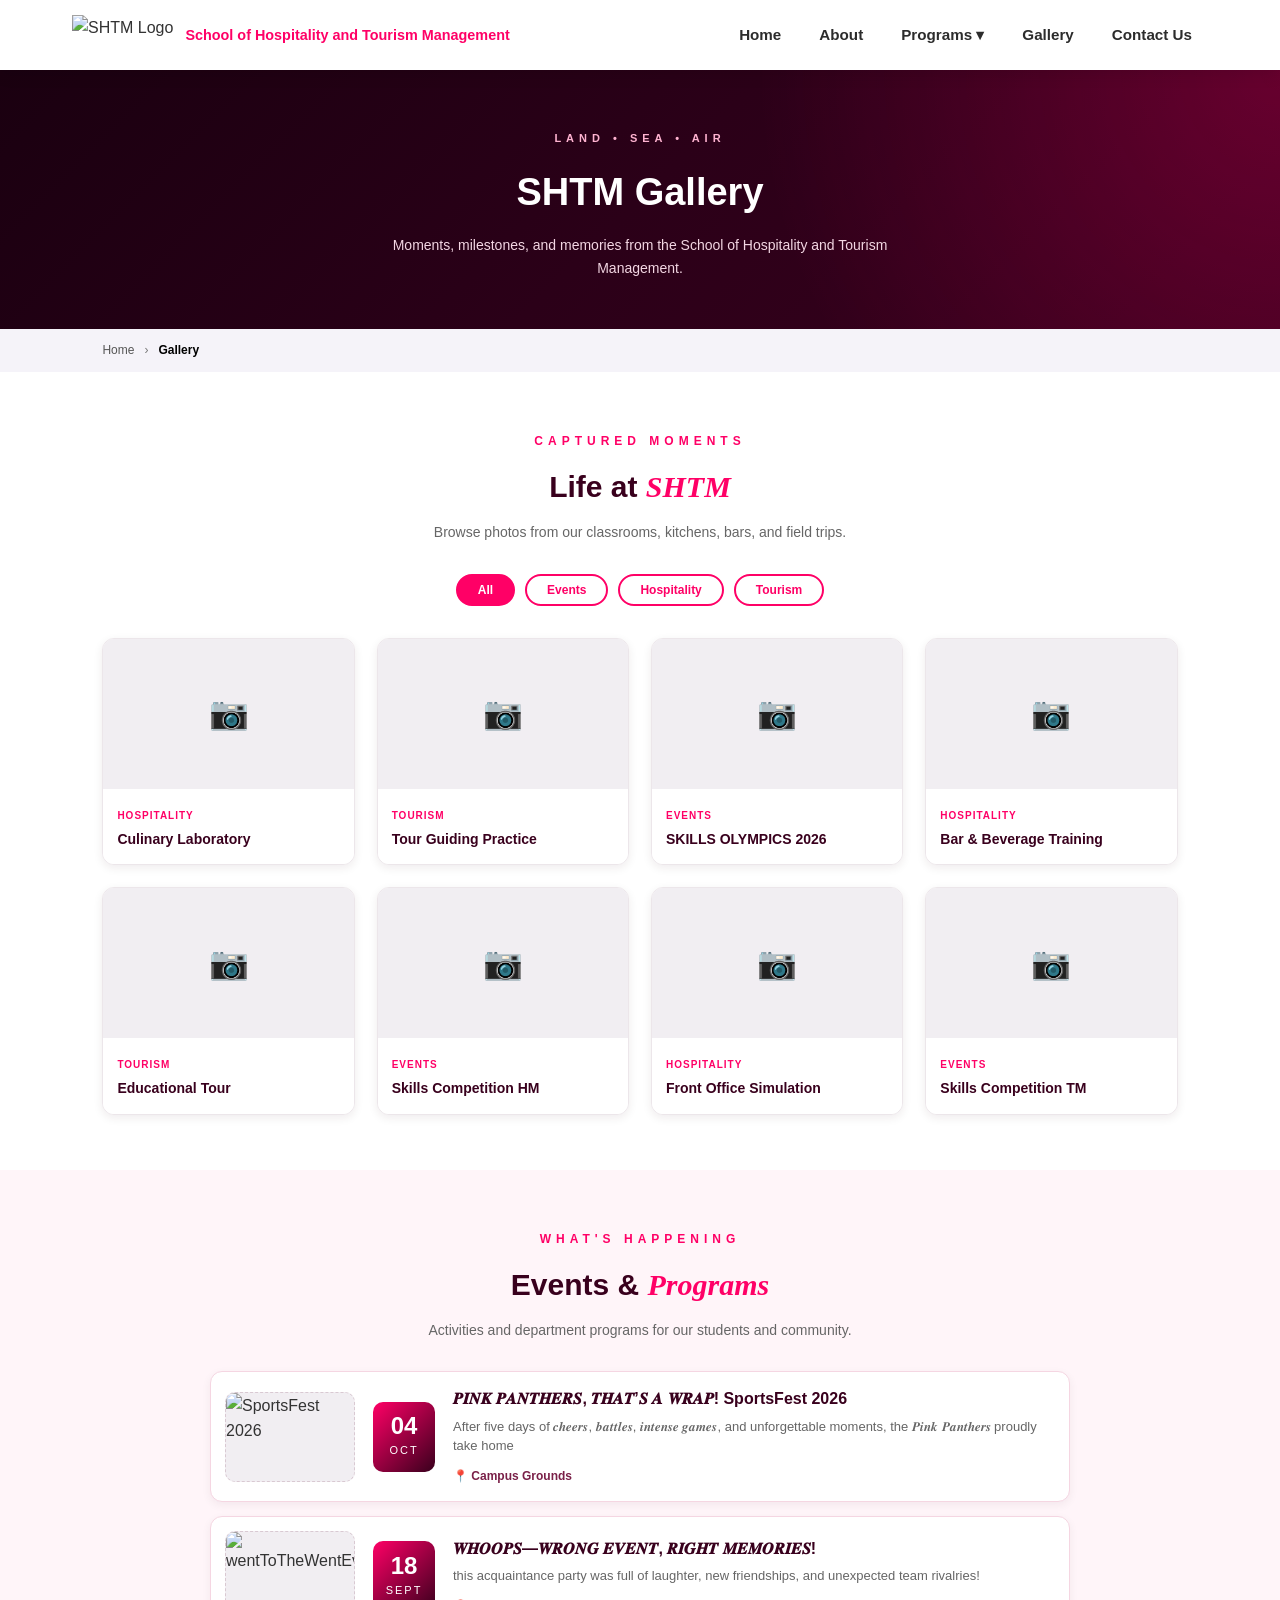
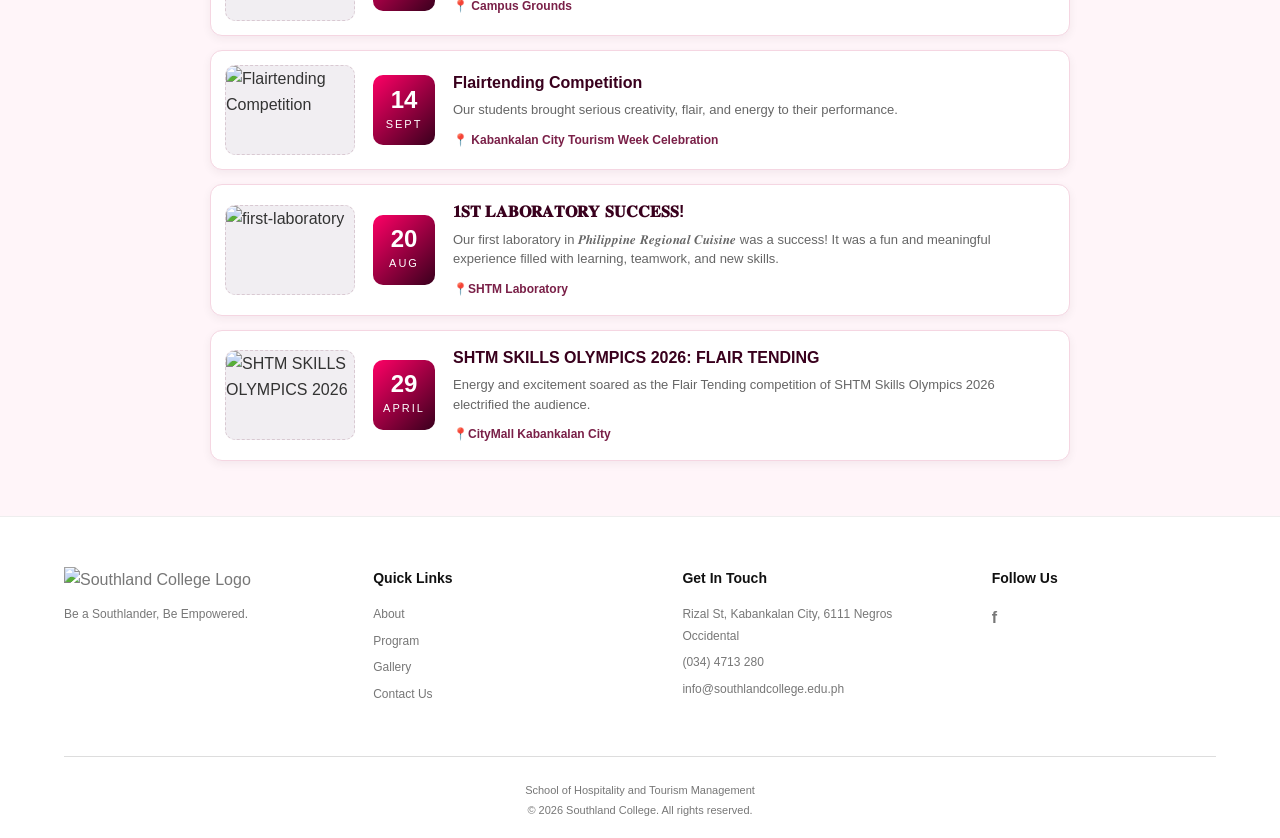
==== gallery.html @ 8add0d05 "Add files via upload" ====
<!DOCTYPE html>
<html lang="en">
<head>
    <meta charset="UTF-8">
    <meta name="viewport" content="width=device-width, initial-scale=1.0">
    <title>Gallery</title>
    <link rel="stylesheet" href="css/style.css">
</head>
<body class="gallery">

    <!--Navigation header-->
    <header>
        <div class="nav-container">
            <div class="logo-brand">

                <!-- Bottom Row: SHTM Logo + Subtitle Text -->
                <div class="logo-row">
                    <img src="images/SHTMlogo.png" alt="SHTM Logo" class="brand-logo">
                    <span class="shtm-subtitle">School of Hospitality and Tourism Management</span>
                </div>
            </div>

            <!-- Menu Button -->
            <button class="menu-btn" onclick="showMenu()">☰</button>

            <!-- Navigation Links -->
            <div class="nav" id="navLinks">

                <button class="close-btn" onclick="hideMenu()">✕</button>

                <a href="index.html">Home</a>
                <a href="about.html">About</a>

                <div class="dropdown">
                    <button class="dropbtn">Programs ▾</button>
                    <div class="dropdown-content">
                        <a href="program.html">ALL PROGRAM</a>
                        <a href="hm.html">BSHM | Hospitality Management</a>
                        <a href="tm.html">BSTM | Tourism Management</a>
                    </div>
                </div>

                <a href="gallery.html">Gallery</a>
                <a href="contact.html">Contact Us</a>
            </div>
        </div>
    </header>

    <!-- GALLERY HERO -->
    <section class="gallery-hero">
        <div class="gallery-hero-content">
            <span class="hero-tag">Land • Sea • Air</span>
            <h1>SHTM Gallery</h1>
            <p>Moments, milestones, and memories from the School of Hospitality and Tourism Management.</p>
        </div>
    </section>

    <!-- BREADCRUMB -->
    <div class="breadcrumb">
        <a href="home.html">Home</a>
        <span>›</span>
        <strong>Gallery</strong>
    </div>

    <!-- PHOTO GALLERY -->
    <section class="photo-section">

        <div class="section-title">
            <span class="eyebrow">CAPTURED MOMENTS</span>
            <h2>Life at <span>SHTM</span></h2>
            <p>Browse photos from our classrooms, kitchens, bars, and field trips.</p>
        </div>

        <!-- Filter buttons -->
        <div class="filter-bar">
            <button class="filter-btn active" data-filter="all">All</button>
            <button class="filter-btn" data-filter="events">Events</button>
            <button class="filter-btn" data-filter="hospitality">Hospitality</button>
            <button class="filter-btn" data-filter="tourism">Tourism</button>
        </div>

        <!-- Photo grid -->
        <div class="photo-grid">

            <figure class="photo-item" data-category="hospitality">
                <img src="images/culinary.jpg" alt="Hospitality Management activity">
                <figcaption>
                    <span class="photo-tag">Hospitality</span>
                    <h3>Culinary Laboratory</h3>
                </figcaption>
            </figure>

            <figure class="photo-item" data-category="tourism">
                <img src="images/tour.jpg" alt="Tourism Management activity">
                <figcaption>
                    <span class="photo-tag">Tourism</span>
                    <h3>Tour Guiding Practice</h3>
                </figcaption>
            </figure>

            <figure class="photo-item" data-category="events">
                <img src="images/skillOlympics.jpg" alt="Department event">
                <figcaption>
                    <span class="photo-tag">Events</span>
                    <h3>SKILLS OLYMPICS 2026</h3>
                </figcaption>
            </figure>

            <figure class="photo-item" data-category="hospitality">
                <img src="images/bar.jpeg" alt="Bar and beverage training">
                <figcaption>
                    <span class="photo-tag">Hospitality</span>
                    <h3>Bar &amp; Beverage Training</h3>
                </figcaption>
            </figure>

            <figure class="photo-item" data-category="tourism">
                <img src="images/educational.jpg" alt="Educational tour">
                <figcaption>
                    <span class="photo-tag">Tourism</span>
                    <h3>Educational Tour</h3>
                </figcaption>
            </figure>

            <figure class="photo-item" data-category="events">
                <img src="images/skillhm.jpg" alt="Student competition">
                <figcaption>
                    <span class="photo-tag">Events</span>
                    <h3>Skills Competition HM</h3>
                </figcaption>
            </figure>

            <figure class="photo-item" data-category="hospitality">
                <img src="images/frontOffice.jpg" alt="Front office simulation">
                <figcaption>
                    <span class="photo-tag">Hospitality</span>
                    <h3>Front Office Simulation</h3>
                </figcaption>
            </figure>

            <figure class="photo-item" data-category="events">
                <img src="images/skilltm.jpg" alt="Skills Competition TM">
                <figcaption>
                    <span class="photo-tag">Events</span>
                    <h3>Skills Competition TM</h3>
                </figcaption>
            </figure>

        </div>
    </section>

    <!-- EVENTS & PROGRAMS -->
    <section class="events-section">

        <div class="section-title light">
            <span class="eyebrow">WHAT'S HAPPENING</span>
            <h2>Events &amp; <span>Programs</span></h2>
            <p>Activities and department programs for our students and community.</p>
        </div>

        <div class="events-container">

            <article class="event-card">
                <div class="event-thumb" aria-hidden="true"><img src="images/pinkpanthers.jpeg" alt="SportsFest 2026"></div>
                <div class="event-date">
                    <strong>04</strong>
                    <span>OCT</span>
                </div>
                <div class="event-info">
                    <h3>𝑷𝑰𝑵𝑲 𝑷𝑨𝑵𝑻𝑯𝑬𝑹𝑺, 𝑻𝑯𝑨𝑻’𝑺 𝑨 𝑾𝑹𝑨𝑷! SportsFest 2026</h3>
                    <p>After five days of 𝒄𝒉𝒆𝒆𝒓𝒔, 𝒃𝒂𝒕𝒕𝒍𝒆𝒔, 𝒊𝒏𝒕𝒆𝒏𝒔𝒆 𝒈𝒂𝒎𝒆𝒔, and unforgettable moments, the 𝑷𝒊𝒏𝒌 𝑷𝒂𝒏𝒕𝒉𝒆𝒓𝒔 proudly take home</p>
                    <small>📍 Campus Grounds</small>
                </div>
            </article>

            <article class="event-card">
                <div class="event-thumb" aria-hidden="true"><img src="images/wentToTheWentEvent.jpeg" alt="wentToTheWentEvent"></div>
                <div class="event-date">
                    <strong>18</strong>
                    <span>SEPT</span>
                </div>
                <div class="event-info">
                    <h3>𝑾𝑯𝑶𝑶𝑷𝑺—𝑾𝑹𝑶𝑵𝑮 𝑬𝑽𝑬𝑵𝑻, 𝑹𝑰𝑮𝑯𝑻 𝑴𝑬𝑴𝑶𝑹𝑰𝑬𝑺!</h3>
                    <p>this acquaintance party was full of laughter, new friendships, and unexpected team rivalries!</p>
                    <small>📍 Campus Grounds</small>
                </div>
            </article>

            <article class="event-card">
                <div class="event-thumb" aria-hidden="true"><img src="images/Flairtending Competition.jpeg" alt="Flairtending Competition"></div>
                <div class="event-date">
                    <strong>14</strong>
                    <span>SEPT</span>
                </div>
                <div class="event-info">
                    <h3>Flairtending Competition </h3>
                    <p>Our students brought serious creativity, flair, and energy to their performance.</p>
                    <small>📍 Kabankalan City Tourism Week Celebration</small>
                </div>
            </article>

            <article class="event-card">
                <div class="event-thumb" aria-hidden="true"><img src="images/first-laboratory.jpeg" alt="first-laboratory"></div>
                <div class="event-date">
                    <strong>20</strong>
                    <span>AUG</span>
                </div>
                <div class="event-info">
                    <h3>𝟏𝐒𝐓 𝐋𝐀𝐁𝐎𝐑𝐀𝐓𝐎𝐑𝐘 𝐒𝐔𝐂𝐂𝐄𝐒𝐒!</h3>
                    <p>Our first laboratory in 𝑷𝒉𝒊𝒍𝒊𝒑𝒑𝒊𝒏𝒆 𝑹𝒆𝒈𝒊𝒐𝒏𝒂𝒍 𝑪𝒖𝒊𝒔𝒊𝒏𝒆 was a success! It was a fun and meaningful experience filled with learning, teamwork, and new skills.</p>
                    <small>📍SHTM Laboratory</small>
                </div>
            </article>

            <article class="event-card">
                <div class="event-thumb" aria-hidden="true"><img src="images/SHTM SKILLS OLYMPICS 2026.jpg" alt="SHTM SKILLS OLYMPICS 2026"></div>
                <div class="event-date">
                    <strong>29</strong>
                    <span>APRIL</span>
                </div>
                <div class="event-info">
                    <h3>SHTM SKILLS OLYMPICS 2026: FLAIR TENDING</h3>
                    <p>Energy and excitement soared as the Flair Tending competition of SHTM Skills Olympics 2026 electrified the audience.</p>
                    <small>📍CityMall Kabankalan City</small>
                </div>
            </article>

        </div>
    </section>

    
    <!-- LIGHTBOX -->
    <div class="lightbox" id="lightbox">
        <button class="lightbox-close" id="lightboxClose" aria-label="Close">✕</button>
        <img src="" alt="" id="lightboxImg">
        <p id="lightboxCaption"></p>
    </div>

    <!-- FOOTER -->
    <footer class="footer">
        <div class="footer-container">

            <!-- SCHOOL LOGO -->
            <div class="footer-col footer-brand">
                <img src="images/sc logo.png" alt="Southland College Logo">
                <p>Be a Southlander, Be Empowered.</p>
            </div>

            <!-- QUICK LINKS -->
            <div class="footer-col">
                <h5>Quick Links</h5>
                <a href="about.html">About</a>
                <a href="program.html">Program</a>
                <a href="gallery.html">Gallery</a>
                <a href="contact.html">Contact Us</a>
            </div>

            <!-- CONTACT INFORMATION -->
            <div class="footer-col">
                <h5>Get In Touch</h5>
                <p>Rizal St, Kabankalan City, 6111 Negros Occidental</p>
                <p>(034) 4713 280</p>
                <p>info@southlandcollege.edu.ph</p>
            </div>

            <!-- SOCIAL MEDIA -->
            <div class="footer-col">
                <h5>Follow Us</h5>
                <div class="social-links">
                    <a href="https://www.facebook.com/SCHospitalityAndTourismManagement">f</a>
                </div>
            </div>

        </div>

        <!-- FOOTER BOTTOM -->
        <div class="footer-bottom">
            <p>School of Hospitality and Tourism Management</p>
            <p>© 2026 Southland College. All rights reserved.</p>
        </div>
    </footer>

    <script>
        /* Mobile menu */
        function showMenu() { document.getElementById("navLinks").style.right = "0"; }
        function hideMenu() { document.getElementById("navLinks").style.right = "-200px"; }

        /* Missing images: show a pink placeholder instead of a broken icon */
        document.querySelectorAll(".photo-item img, .blog-thumb img").forEach(function (img) {
            img.addEventListener("error", function () {
                img.style.display = "none";
                img.parentElement.classList.add("no-image");
            });
        });

        /* Filter */
        var buttons = document.querySelectorAll(".filter-btn");
        var items = document.querySelectorAll(".photo-item");

        buttons.forEach(function (btn) {
            btn.addEventListener("click", function () {
                buttons.forEach(function (b) { b.classList.remove("active"); });
                btn.classList.add("active");
                var filter = btn.dataset.filter;
                items.forEach(function (item) {
                    var show = filter === "all" || item.dataset.category === filter;
                    item.classList.toggle("hide", !show);
                });
            });
        });

        /* Lightbox */
        var lightbox = document.getElementById("lightbox");
        var lightboxImg = document.getElementById("lightboxImg");
        var lightboxCaption = document.getElementById("lightboxCaption");

        items.forEach(function (item) {
            item.addEventListener("click", function () {
                var img = item.querySelector("img");
                if (img.style.display === "none") return;
                lightboxImg.src = img.src;
                lightboxImg.alt = img.alt;
                lightboxCaption.textContent = item.querySelector("h3").textContent;
                lightbox.classList.add("open");
            });
        });

        function closeLightbox() { lightbox.classList.remove("open"); }
        document.getElementById("lightboxClose").addEventListener("click", closeLightbox);
        lightbox.addEventListener("click", function (e) { if (e.target === lightbox) closeLightbox(); });
        document.addEventListener("keydown", function (e) { if (e.key === "Escape") closeLightbox(); });
    </script>

</body>
</html>
---- css/style.css ----
/* ==========================================================
   style.css  —  merged from:
   home.css, about.css, program.css, hm.css, tm.css,
   gallery.css, contact.css

   Structure
     1. Variables & base
     2. Header & navigation (shared)
     3. Shared components (breadcrumb, footer)
     4. HOME (global components: hero, explore, cards, admission)
     5. ABOUT        (body.about)
     6. PROGRAM      (body.program)
     7. HOSPITALITY  (body.hm)
     8. TOURISM      (body.tm)
     9. GALLERY      (body.gallery)
    10. CONTACT      (body.contact)
    11. Shared responsive rules
   ========================================================== */

/* ==========================================
   1. VARIABLES & BASE
========================================== */
:root {
  --primary-color: #FF0066;
  --primary-dark: #D60054;
  --primary-light: #FF3385;
  --accent-dark: #2C2C2C;
  --accent-black: #1A1A1A;
  --maroon: #39001d;
  --bg-light: #F9F9F9;
  --text-main: #333333;
  --text-muted: #666666;
  --white: #FFFFFF;
  --shadow: 0 4px 15px rgba(0, 0, 0, 0.1);
  --transition: all 0.3s ease;

  /* HM */
  --hm-gold: #FF0066;
  --hm-dark-gold: #D60054;
  --hm-border: #FF3385;
  --hm-gradient: linear-gradient(90deg, #141414 0%, #2a1220 55%, #4a1430 100%);

  /* TM */
  --tm-dark: #4a1430;
  --tm-mid: #D60054;
  --tm-light: #2a1220;
  --tm-border: #4a1430;
  --tm-gradient: linear-gradient(90deg, #141414 0%, #2a1220 55%, #4a1430 100%);
}

* {
  margin: 0;
  padding: 0;
  box-sizing: border-box;
  font-family: 'Segoe UI', Tahoma, Geneva, Verdana, sans-serif;
}

body {
  background-color: #fafbfc;
  color: var(--text-main);
  line-height: 1.6;
}

a { text-decoration: none; color: inherit; }
ul { list-style: none; }

/* ==========================================
   2. HEADER & NAVIGATION
========================================== */
header {
  background-color: var(--white);
  box-shadow: var(--shadow);
  position: sticky;
  top: 0;
  z-index: 1000;
}

.nav-container {
  max-width: 1200px;
  margin: 0 auto;
  display: flex;
  justify-content: space-between;
  align-items: center;
  padding: 0.8rem 2rem;
}

.logo-brand { display: flex; flex-direction: column; gap: 6px; }
.logo-row { display: flex; align-items: center; gap: 12px; }
.brand-logo { height: 40px; width: auto; object-fit: contain; }

.sc-title {
  font-size: 1.1rem;
  font-weight: 800;
  color: var(--accent-black);
  line-height: 1;
  text-transform: uppercase;
  letter-spacing: 0.5px;
}

.shtm-subtitle {
  font-size: 0.9rem;
  font-weight: 700;
  color: var(--primary-color);
  line-height: 1;
}

.nav {
  display: flex;
  align-items: center;
  gap: 6px;
}

.nav > a,
.dropbtn {
  position: relative;
  display: inline-block;
  padding: 10px 16px;
  color: var(--accent-dark);
  font-size: 0.95rem;
  font-weight: 600;
  background: none;
  border: none;
  border-radius: 8px;
  cursor: pointer;
  transition: var(--transition);
}

.nav > a::after,
.dropbtn::after {
  content: "";
  position: absolute;
  left: 50%;
  bottom: 4px;
  width: 0;
  height: 3px;
  background: var(--primary-color);
  border-radius: 3px;
  transition: var(--transition);
}

.nav > a:hover,
.dropdown:hover .dropbtn {
  color: var(--primary-color);
  transform: translateY(-2px);
}

.nav > a:hover::after,
.dropdown:hover .dropbtn::after {
  width: 70%;
  left: 15%;
}

/* highlight "Programs" on program pages */
body.program .dropbtn,
body.hm .dropbtn,
body.tm .dropbtn { color: var(--primary-color); }

body.hm .dropbtn::after,
body.tm .dropbtn::after { width: 70%; left: 15%; }

/* Dropdown */
.dropdown { position: relative; display: inline-block; }

.dropdown-content {
  position: absolute;
  top: 100%;
  left: 0;
  min-width: 270px;
  background: #fff;
  border-radius: 10px;
  overflow: hidden;
  box-shadow: var(--shadow);
  opacity: 0;
  visibility: hidden;
  transform: translateY(12px);
  transition: var(--transition);
  z-index: 200;
}

.dropdown:hover .dropdown-content,
.dropdown:focus-within .dropdown-content {
  opacity: 1;
  visibility: visible;
  transform: translateY(0);
}

.dropdown-content a {
  display: block;
  padding: 14px 18px;
  color: var(--accent-dark);
  font-weight: 600;
  font-size: 0.9rem;
  border-left: 4px solid transparent;
  transition: var(--transition);
}

.dropdown-content a:hover {
  background: #F9F9F9;
  border-left-color: var(--primary-color);
  padding-left: 26px;
}

.menu-btn,
.close-btn { display: none; }

/* ==========================================
   3. SHARED COMPONENTS
========================================== */

/* ----- Breadcrumb ----- */
.breadcrumb {
  background: #f5f3f9;
  padding: 12px 4.3%;
  display: flex;
  align-items: center;
  gap: 10px;
  font-size: 12px;
}
.breadcrumb a { color: #555; }
.breadcrumb a:hover { color: var(--maroon); }
.breadcrumb span { color: #777; }
.breadcrumb strong { color: #000; font-weight: 700; }

body.gallery .breadcrumb,
body.contact .breadcrumb { padding: 12px 8%; }

/* ----- Footer ----- */
.footer {
  background: #fff;
  padding: 50px 5% 15px;
  color: #777;
  border-top: 1px solid #eee;
}

.footer-container {
  display: grid;
  grid-template-columns: 1.2fr 1.2fr 1.2fr 1fr;
  gap: 40px;
  padding-bottom: 45px;
}

.footer-col h5 { color: #111; font-size: 14px; font-weight: 700; margin-bottom: 15px; }

.footer-col p,
.footer-col a { font-size: 12px; line-height: 1.8; color: #777; margin: 0 0 5px; }

.footer-col a { display: block; transition: 0.3s; }
.footer-col a:hover { color: var(--maroon); }

.footer-brand img { width: 140px; height: auto; margin-bottom: 12px; }

.social-links { display: flex; gap: 15px; }
.social-links a { font-size: 16px; font-weight: bold; color: #777; }

.footer-bottom { border-top: 1px solid #ddd; text-align: center; padding-top: 22px; }
.footer-bottom p { font-size: 11px; color: #777; margin: 3px 0; }

/* contact page footer variant */
body.contact .footer-col h5 { color: var(--maroon); }
body.contact .footer-col p,
body.contact .footer-col a { color: #666; }
body.contact .footer-col a:hover { color: var(--primary-color); }
body.contact .footer-col .social-links a:hover { background: var(--maroon); color: #fff; }

/* ==========================================
   4. HOME  (shared components)
========================================== */

/* ----- Hero / intro (dark) ----- */
.intro {
  display: flex;
  align-items: center;
  justify-content: space-between;
  gap: 40px;
  padding: 50px 8%;
  min-height: 50vh;
  background: linear-gradient(90deg, #141414 0%, #2a1220 55%, #4a1430 100%);
  color: #fff;
}

.intro-content {
  flex: 1;
  display: flex;
  flex-direction: column;
  justify-content: center;
  text-align: left;
  max-width: 650px;
}

.hero-tag {
  display: block;
  font-size: 12px;
  font-weight: 600;
  color: #ff4f9a;
  margin-bottom: 8px;
  letter-spacing: 1px;
}

.hero-title {
  font-size: 40px;
  line-height: 1.15;
  font-weight: 700;
  margin-bottom: 16px;
}

.hero-sub {
  font-size: 14px;
  color: #e8e8e8;
  margin-bottom: 22px;
}

.hero-buttons { display: flex; gap: 12px; flex-wrap: wrap; }

.btn {
  font-size: 12px;
  font-weight: 600;
  padding: 10px 22px;
  border-radius: 999px;
  border: none;
  cursor: pointer;
  transition: transform .2s ease, box-shadow .2s ease;
}
.btn:hover { transform: translateY(-2px); box-shadow: 0 6px 16px rgba(0,0,0,.4); }
.btn-primary { color: #fff; background: linear-gradient(135deg, #ff0066, #1a0010); }
.btn-secondary { color: #e6197a; background: #fff; }

.bg-video {
  order: 2;
  width: 420px;
  height: 280px;
  flex-shrink: 0;
  background: #2b2b2b;
  border-radius: 12px;
  overflow: hidden;
}

.bg-video video {
  width: 100%;
  height: 100%;
  object-fit: cover;
  display: block;
}

/* ----- Welcome / about section ----- */
.hero {
  display: grid;
  grid-template-columns: 1.1fr 1fr;
  align-items: center;
  gap: 50px;
  padding: 60px 8%;
  background: #fff;
}

.welcome {
  display: flex;
  align-items: center;
  gap: 15px;
  margin-bottom: 10px;
}

.welcome span { height: 1px; background-color: #7a2048; flex: 1; }

.welcome p {
  color: #7a2048;
  font-weight: bold;
  font-size: 12px;
  letter-spacing: 1px;
  text-transform: uppercase;
}

.hero-content h2 {
  font-size: 32px;
  line-height: 1.3;
  margin-bottom: 12px;
  color: #1a0010;
}

.description {
  color: #7a2048;
  font-size: 15px;
  line-height: 1.65;
  margin-bottom: 14px;
}

.second { font-size: 14px; }

.hero-video {
  width: 100%;
  height: 335px;
  padding: 4px;
  border: 3px solid #eeeaf5;
  border-radius: 17px;
  box-shadow: 0 15px 30px rgba(0, 0, 0, 0.15);
  overflow: hidden;
}

.hero-video video {
  width: 100%;
  height: 100%;
  object-fit: cover;
  border-radius: 12px;
  display: block;
}

/* ----- Learn more button ----- */
.learn-btn {
  display: inline-flex;
  align-items: center;
  gap: 15px;
  background: linear-gradient(135deg, #ff0066, #1a0010);
  color: #fff;
  padding: 12px 28px;
  border-radius: 9px;
  font-size: 13px;
  font-weight: bold;
  margin-top: 8px;
  transition: var(--transition);
}

.learn-btn:hover { background: #1a0010; transform: translateY(-3px); }

/* ----- Explore / programs (pink) ----- */
.explore-section {
  background-image:
    radial-gradient(circle at top right, rgba(255,255,255,0.15), transparent 35%),
    linear-gradient(135deg, #ff0066, #d90059, #a80050);
  padding: 50px 8%;
  color: #fff;
  overflow: hidden;
}

.section-heading { text-align: center; margin-bottom: 30px; }

.subtitle {
  display: inline-block;
  font-size: 12px;
  letter-spacing: 5px;
  margin-bottom: 18px;
  color: #ffe0ed;
}

.section-heading h1 { font-size: 32px; margin-bottom: 12px; }

.section-heading h1 span {
  font-family: Georgia, serif;
  font-style: italic;
  color: #ffd2e4;
}

.section-heading p { font-size: 14px; color: #fff0f6; }

/* ----- Program cards (home + program page) ----- */
.prog-cards { padding: 40px 8% 60px; }

.prog-cards-grid {
  max-width: 960px;
  margin: 0 auto;
  display: grid;
  grid-template-columns: repeat(2, minmax(0, 1fr));
  gap: 28px;
}

.prog-card {
  --accent: #ff0066;
  background: #ffffff;
  border-radius: 16px;
  overflow: hidden;
  border-top: 5px solid var(--accent);
  box-shadow: 0 8px 24px rgba(57, 0, 29, 0.10);
  transition: transform 0.3s ease, box-shadow 0.3s ease;
}

.prog-card:hover {
  transform: translateY(-6px);
  box-shadow: 0 16px 34px rgba(57, 0, 29, 0.18);
}

.prog-card-hm { --accent: #39001d; }
.prog-card-tm { --accent: #39001d; }

.prog-card-img {
  height: 210px;
  background-size: cover;
  background-position: center;
  background-color: #39001d;
}

.prog-card-hm .prog-card-img {
  background-image: url('../images/hm1.png'), linear-gradient(135deg, #000000, #5a4300 60%, #b8860b);
}

.prog-card-tm .prog-card-img {
  background-image: url('../images/tm1.png'), linear-gradient(135deg, #164e42, #2e9278 60%, #65a396);
}

.prog-card-body { padding: 20px 24px 26px; }

.prog-card-code {
  display: block;
  color: var(--accent);
  font-size: 11px;
  font-weight: 700;
  letter-spacing: 1.5px;
  margin-bottom: 4px;
}

.prog-card h2 {
  color: #1a0010;
  font-size: 20px;
  text-transform: uppercase;
  margin-bottom: 8px;
}

.prog-card p {
  color: #666;
  font-size: 13.5px;
  line-height: 1.6;
  margin-bottom: 18px;
}

.prog-btn {
  display: inline-flex;
  align-items: center;
  gap: 8px;
  padding: 10px 22px;
  border-radius: 999px;
  background: linear-gradient(135deg, #ff0066, #1a0010);
  color: #ffffff;
  font-size: 13px;
  font-weight: 700;
  transition: transform 0.2s ease, box-shadow 0.2s ease;
}

.prog-btn:hover {
  transform: translateY(-2px);
  box-shadow: 0 6px 16px rgba(57, 0, 29, 0.35);
}

/* ----- Admission ----- */
.admission-section { padding: 50px 8%; }

.admission-container {
  max-width: 1100px;
  margin: auto;
  padding: 25px;
  background: #f8f5f7;
  border: 1px solid #e8dce2;
  border-radius: 15px;
  box-shadow: 0 5px 12px rgba(0, 0, 0, 0.08);
}

.admission-header { margin-bottom: 22px; }
.header-title { display: flex; align-items: center; gap: 12px; }
.header-icon { font-size: 25px; color: var(--maroon); }
.admission-header h2 { font-size: 21px; color: var(--maroon); }
.admission-header p { font-size: 13px; color: #666; margin: 8px 0 0 34px; line-height: 1.6; }

.admission-content { display: grid; grid-template-columns: 1fr 1fr; gap: 22px; }

.application-card,
.contact-card {
  background: #fff;
  border: 1px solid #e5dce1;
  border-radius: 12px;
  padding: 22px;
}

.application-card h3,
.contact-card h3 { color: var(--maroon); font-size: 16px; margin-bottom: 18px; }

.application-step { display: flex; align-items: flex-start; gap: 13px; margin-bottom: 13px; }
.application-step:last-child { margin-bottom: 0; }

.step-number {
  min-width: 20px;
  height: 20px;
  background: var(--maroon);
  color: #fff;
  border-radius: 50%;
  display: flex;
  justify-content: center;
  align-items: center;
  font-size: 11px;
  font-weight: 700;
}

.application-step p { color: #555; font-size: 13px; line-height: 1.5; }

.contact-description { color: #666; font-size: 13px; line-height: 1.6; margin-bottom: 18px; }

.contact-info { margin-bottom: 13px; border-bottom: 1px solid #e5dce1; padding-bottom: 9px; }

.contact-info span {
  display: block;
  color: var(--maroon);
  font-size: 11px;
  font-weight: 700;
  letter-spacing: 1px;
  margin-bottom: 5px;
}

.contact-info p { color: #555; font-size: 13px; }

.contact-btn {
  display: flex;
  justify-content: center;
  align-items: center;
  gap: 10px;
  background: var(--maroon);
  color: #fff;
  padding: 12px 20px;
  border-radius: 25px;
  font-size: 12px;
  font-weight: 700;
  margin-top: 18px;
  transition: 0.3s;
}
.contact-btn:hover { background: #59002e; }

/* ==========================================
   5. ABOUT PAGE  (body.about)
========================================== */
body.about { background: #ffffff; }

/* Intro hero */
.about-hero {
  background: linear-gradient(90deg, #141414 0%, #2a1220 55%, #4a1430 100%);
  color: #fff;
  padding: 52px 8% 60px;
  text-align: center;
}
.about-hero-inner { max-width: 1100px; margin: 0 auto; }
.about-tag {
  display: block;
  font-size: 11px;
  font-weight: 700;
  letter-spacing: 2px;
  color: #ff4f9a;
  text-transform: uppercase;
  margin-bottom: 10px;
}
.about-hero h2 {
  font-size: clamp(1.8rem, 4vw, 2.8rem);
  font-weight: 800;
  line-height: 1.15;
  margin-bottom: 16px;
}
.about-hero p {
  color: #e8e8e8;
  font-size: 15px;
  line-height: 1.7;
  text-align: center;
}

/* Vision & Mission */
.about-vm { background: #fff5f9; padding: 56px 8%; }
.about-vm-grid {
  max-width: 1100px;
  margin: 0 auto;
  display: grid;
  grid-template-columns: repeat(2, 1fr);
  gap: 24px;
}
.about-vm-card {
  background: #fff0f6;
  border: 1px solid #f5d6e2;
  border-radius: 12px;
  padding: 26px 28px;
  transition: var(--transition);
}
.about-vm-card:hover {
  transform: translateY(-4px);
  border-color: #ff0066;
  box-shadow: 0 8px 20px rgba(255, 0, 102, 0.12);
}
.about-vm-card h3 { color: #39001d; font-size: 1.15rem; margin-bottom: 10px; }
.about-vm-card p { color: #555; font-size: 0.95rem; line-height: 1.7; }

/* Shared section headings */
.about-section { padding: 60px 8%; background: #ffffff; }
.about-section-inner { max-width: 1100px; margin: 0 auto; }

body.about .section-label {
  display: block;
  color: #ff0066;
  font-size: 12px;
  font-weight: 700;
  letter-spacing: 2px;
  text-transform: uppercase;
  margin-bottom: 8px;
}
body.about .section-title {
  color: #1a0010;
  font-size: clamp(1.6rem, 3vw, 2.2rem);
  font-weight: 800;
  margin-bottom: 10px;
  text-align: left;
}
body.about .section-sub { color: var(--text-muted); margin-bottom: 30px; }

/* Goals & objectives */
.goals-grid {
  margin-top: 28px;
  display: grid;
  grid-template-columns: repeat(2, 1fr);
  gap: 16px;
}
.goal-card {
  display: flex;
  align-items: flex-start;
  gap: 16px;
  background: #fff5f9;
  border: 1px solid #f5d6e2;
  border-radius: 12px;
  padding: 20px;
  transition: var(--transition);
}
.goal-card:hover {
  transform: translateY(-4px);
  border-color: #ff0066;
  box-shadow: 0 8px 20px rgba(255, 0, 102, 0.12);
}
.goal-num {
  flex-shrink: 0;
  width: 40px;
  height: 40px;
  display: flex;
  align-items: center;
  justify-content: center;
  color: #ff0066;
  font-weight: 700;
  font-size: 0.9rem;
  border-radius: 10px;
}
.goal-card p { color: #555; font-size: 0.92rem; line-height: 1.65; }

/* Our journey / timeline */
.journey-section { background: #fff5f9; }
.timeline { position: relative; padding: 10px 0; margin-top: 30px; }
.timeline::before {
  content: "";
  position: absolute;
  top: 0;
  bottom: 0;
  left: 50%;
  width: 4px;
  background: linear-gradient(to bottom, #ff3385, #d60054);
  transform: translateX(-50%);
  border-radius: 4px;
}
.timeline-item { position: relative; width: 50%; padding: 10px 40px; margin-bottom: 20px; }
.timeline-item.left { left: 0; text-align: right; }
.timeline-item.right { left: 50%; text-align: left; }
.timeline-item::after {
  content: "";
  position: absolute;
  top: 28px;
  width: 18px;
  height: 18px;
  background: #fff;
  border: 4px solid #ff0066;
  border-radius: 50%;
  z-index: 1;
}
.timeline-item.left::after { right: -11px; }
.timeline-item.right::after { left: -11px; }
.timeline-content {
  background: #fff;
  padding: 20px 24px;
  border-radius: 12px;
  border: 1px solid #f5d6e2;
  border-top: 4px solid #ff0066;
  box-shadow: 0 4px 12px rgba(57, 0, 29, 0.06);
  transition: var(--transition);
}
.timeline-content:hover {
  transform: translateY(-5px);
  box-shadow: 0 8px 20px rgba(255, 0, 102, 0.12);
}
.timeline-year {
  display: inline-block;
  color: #ff0066;
  font-weight: 700;
  font-size: 0.85rem;
  letter-spacing: 1px;
  padding: 4px 14px;
  border-radius: 999px;
  margin-bottom: 10px;
}
.timeline-content h4 { color: #39001d; font-size: 1.05rem; margin-bottom: 8px; }
.timeline-content p { color: #555; font-size: 0.93rem; line-height: 1.6; }

/* Explore Programs button */
.about-cta { padding: 10px 8% 60px; background: #fff; }
.about-cta-inner { max-width: 1100px; margin: 0 auto; }
.explore-btn {
  display: inline-flex;
  align-items: center;
  gap: 10px;
  background: #39001d;
  color: #fff;
  font-size: 13px;
  font-weight: 700;
  padding: 12px 26px;
  border-radius: 999px;
  transition: var(--transition);
}
.explore-btn:hover { background: #ff0066; transform: translateY(-3px); }

@media (max-width: 768px) {
  .about-hero { padding: 40px 6% 44px; }
  .about-vm { padding: 40px 6%; }
  .about-section { padding: 44px 6%; }
  .about-vm-grid,
  .goals-grid { grid-template-columns: 1fr; }
  .about-cta { padding: 0 6% 44px; }

  .timeline::before { left: 18px; }
  .timeline-item,
  .timeline-item.left,
  .timeline-item.right {
    width: 100%;
    left: 0;
    text-align: left;
    padding: 10px 0 10px 50px;
  }
  .timeline-item.left::after,
  .timeline-item.right::after { left: 9px; right: auto; }
}

/* ==========================================
   6. PROGRAM PAGE  (body.program)
========================================== */

/* hero */
.prog-hero {
  background: linear-gradient(90deg, #141414 0%, #2a1220 55%, #4a1430 100%);
  color: #fff;
  padding: 56px 8%;
}

.prog-hero-inner {
  max-width: 1200px;
  margin: 0 auto;
  display: flex;
  align-items: center;
  justify-content: space-between;
  gap: 40px;
}

.prog-hero-text { flex: 1; max-width: 640px; }

.prog-tag {
  display: block;
  font-size: 11px;
  font-weight: 700;
  letter-spacing: 2px;
  color: #ff4f9a;
  margin-bottom: 12px;
}

.prog-hero h1 {
  font-size: clamp(2rem, 5vw, 3rem);
  font-weight: 700;
  line-height: 1.15;
  margin-bottom: 16px;
}

.prog-hero p { color: #e8e8e8; font-size: 15px; line-height: 1.7; }

/* video box */
.prog-video {
  position: relative;
  width: 420px;
  height: 280px;
  flex-shrink: 0;
  background: #2b2b2b;
  border: 1px solid rgba(255, 255, 255, 0.15);
  border-radius: 6px;
  overflow: hidden;
}

.prog-video-placeholder {
  position: absolute;
  inset: 0;
  display: flex;
  flex-direction: column;
  align-items: center;
  justify-content: center;
  gap: 6px;
  text-align: center;
  padding: 20px;
  color: #d6d6d6;
}

.prog-video-placeholder .plus { font-size: 30px; line-height: 1; color: #bdbdbd; }
.prog-video-placeholder strong { font-size: 12px; color: #fff; }
.prog-video-placeholder small { font-size: 11px; color: #9a9a9a; }

.prog-video video {
  position: absolute;
  inset: 0;
  width: 100%;
  height: 100%;
  object-fit: cover;
  z-index: 1;
}

/* cards section background on the program page */
body.program .prog-cards { background: #fff5f9; }

/* ----- Organizational chart ----- */
.org-section { padding: 60px 8% 70px; background: #ffffff; }
.org-inner { max-width: 1000px; margin: 0 auto; }
.org-header { text-align: center; margin-bottom: 40px; }

.org-label { color: #ff0066; font-size: 13px; font-weight: 700; letter-spacing: 4px; }

.org-header h2 {
  color: #39001d;
  font-size: clamp(1.7rem, 4vw, 2.4rem);
  margin: 8px 0 10px;
}

.org-header p { color: #666; font-size: 14px; max-width: 640px; margin: 0 auto; line-height: 1.7; }

.org-tree {
  --org-line: #d9a3bb;
  display: flex;
  flex-direction: column;
  align-items: center;
}

.org-node {
  display: flex;
  align-items: center;
  gap: 12px;
  background: #ffffff;
  border: 1px solid #f5d6e2;
  border-left: 5px solid var(--accent, #ff0066);
  border-radius: 12px;
  padding: 12px 16px;
  box-shadow: 0 4px 12px rgba(57, 0, 29, 0.07);
  transition: transform 0.3s ease, box-shadow 0.3s ease;
  list-style: none;
}

.org-node:hover { transform: translateY(-3px); box-shadow: 0 8px 20px rgba(255, 0, 102, 0.14); }

.org-avatar {
  flex-shrink: 0;
  width: 44px;
  height: 44px;
  border-radius: 50%;
  display: flex;
  align-items: center;
  justify-content: center;
  background: linear-gradient(135deg, #ff0066, #39001d);
  color: #fff;
  font-size: 14px;
  font-weight: 700;
  letter-spacing: 0.5px;
}

.org-text { display: flex; flex-direction: column; gap: 2px; min-width: 0; }

.org-role {
  color: var(--accent, #ff0066);
  font-size: 11px;
  font-weight: 700;
  letter-spacing: 0.8px;
  text-transform: uppercase;
  line-height: 1.3;
}

.org-name { color: #39001d; font-size: 15px; line-height: 1.3; }

.org-top { width: 100%; max-width: 400px; }

.org-link { width: 3px; height: 26px; background: var(--org-line); }

/* dean + secretary */
.org-dean-row {
  position: relative;
  width: 100%;
  max-width: 400px;
  display: flex;
  justify-content: center;
}

.org-dean-row .org-top { max-width: none; }

.org-side {
  position: absolute;
  top: 50%;
  left: calc(100% + 36px);
  transform: translateY(-50%);
  width: 260px;
  --accent: #a80050;
}

.org-side:hover { transform: translateY(calc(-50% - 3px)); }

.org-side::before {
  content: "";
  position: absolute;
  right: 100%;
  top: 50%;
  width: 31px;
  height: 3px;
  margin-right: 0;
  background: var(--org-line);
}

/* branches */
.org-branches {
  position: relative;
  width: 100%;
  display: grid;
  grid-template-columns: 1fr 1fr;
  gap: 30px;
  padding-top: 60px;
}

.org-branches::before {
  content: "";
  position: absolute;
  top: 0;
  left: 50%;
  width: 3px;
  height: 30px;
  background: var(--org-line);
  transform: translateX(-50%);
}

.org-branches::after {
  content: "";
  position: absolute;
  top: 30px;
  left: calc((100% - 30px) / 4);
  right: calc((100% - 30px) / 4);
  height: 3px;
  background: var(--org-line);
}

.org-branch { position: relative; display: flex; flex-direction: column; align-items: center; }

.org-branch::before {
  content: "";
  position: absolute;
  top: -30px;
  left: 50%;
  width: 3px;
  height: 30px;
  background: var(--org-line);
  transform: translateX(-50%);
}

.org-hm { --accent: #39001d; }
.org-tm { --accent: #39001d; }

.org-hm .org-avatar { background: linear-gradient(135deg, #ff0066, #39001d); }
.org-tm .org-avatar { background: linear-gradient(135deg, #ff0066, #39001d); }

.org-head { width: 100%; max-width: 400px; border-top: 4px solid var(--accent); }

/* faculty list */
.org-faculty {
  position: relative;
  width: 100%;
  max-width: 400px;
  margin: 0;
  padding: 20px 0 0 28px;
  display: flex;
  flex-direction: column;
  gap: 12px;
}

.org-faculty::before {
  content: "";
  position: absolute;
  top: 0;
  left: 12px;
  bottom: 34px;
  width: 3px;
  background: var(--org-line);
}

.org-member { position: relative; padding: 10px 14px; }

.org-member::before {
  content: "";
  position: absolute;
  top: 50%;
  right: 100%;
  width: 16px;
  height: 3px;
  background: var(--org-line);
}

.org-member .org-avatar { width: 38px; height: 38px; font-size: 12px; }
.org-member .org-name { font-size: 14px; }
.org-member .org-role { color: #777; font-weight: 600; letter-spacing: 0.5px; }

/* tablets: secretary goes under the dean */
@media (max-width: 900px) {
  .org-dean-row { flex-direction: column; align-items: center; gap: 0; }

  .org-side {
    position: relative;
    top: auto;
    left: auto;
    transform: none;
    width: 100%;
    max-width: 300px;
    margin-top: 22px;
  }

  .org-side:hover { transform: translateY(-3px); }

  .org-side::before {
    right: auto;
    left: 50%;
    top: auto;
    bottom: 100%;
    width: 3px;
    height: 22px;
    transform: translateX(-50%);
  }
}

@media (max-width: 800px) {
  .prog-hero { padding: 40px 6%; }
  .prog-hero-inner { flex-direction: column; align-items: flex-start; gap: 28px; }
  .prog-video { width: 100%; max-width: 360px; height: 220px; }
}

/* phones: single column */
@media (max-width: 700px) {
  .org-section { padding: 45px 5% 55px; }

  .org-branches { grid-template-columns: 1fr; gap: 44px; padding-top: 30px; }
  .org-branches::after { display: none; }
  .org-branch::before { top: -30px; height: 30px; }
  .org-name { font-size: 14px; }
}

/* ==========================================
   7. HOSPITALITY MANAGEMENT  (body.hm)
========================================== */
.hm-hero {
  position: relative;
  width: 100%;
  min-height: 357px;
  display: flex;
  align-items: center;
  overflow: hidden;
}

.hm-image {
  position: absolute;
  inset: 0;
  width: 100%;
  height: 100%;
  object-fit: contain;
  object-position: right center;
  z-index: 0;
}

.hero-overlay-hm {
  position: absolute;
  inset: 0;
  width: 100%;
  height: 100%;
  background: var(--hm-gradient);
  clip-path: polygon(0 0, 57% 0, 57% 100%, 0 100%);
  z-index: 2;
}

.hm-logo { position: absolute; top: 10%; left: 25%; padding-right: 10px; z-index: 3; }
.hm-logo img { width: 75px; height: 75px; object-fit: contain; }

.hm-content-hero {
  position: relative;
  z-index: 3;
  width: 52%;
  padding: 70px 4.3% 40px;
  color: #fff;
  text-align: center;
}
.hm-content-hero h1 { font-size: 36px; font-weight: 700; line-height: 1.2; margin-bottom: 12px; }
.hm-content-hero p { font-size: 14px; line-height: 1.6; color: #f1f1f1; }

/* call to action */
.hm-cta { padding: 50px 8% 60px; background: #fff7fa; }

.hm-cta h2 {
  max-width: 1100px;
  margin: 0 auto 18px;
  font-size: 30px;
  color: var(--accent-black);
}

.hm-cta-btn {
  display: block;
  width: fit-content;
  max-width: 1100px;
  margin: 0 auto 0 max(0px, calc((100% - 1100px) / 2));
  padding: 10px 26px;
  background: var(--hm-gradient);
  color: #fff;
  border-radius: 25px;
  font-size: 13px;
  font-weight: 700;
  transition: transform 0.3s ease, box-shadow 0.3s ease;
}
.hm-cta-btn:hover { transform: translateY(-3px); box-shadow: 0 6px 16px rgba(57, 0, 29, 0.35); }

/* about / vision & mission */
.about-bshm { padding: 60px 8%; background: #fff7fa; }

.about-description-hm {
  display: flex;
  flex-direction: column;
  align-items: center;
  max-width: 1000px;
  margin: 0 auto 35px;
  padding: 25px 35px;
  background: #fff;
  border-left: 5px solid var(--hm-border);
  border-radius: 12px;
  box-shadow: 0 4px 15px rgba(0, 0, 0, 0.06);
}
.about-description-hm h2 { font-weight: 700; text-align: center; color: var(--maroon); margin-bottom: 12px; }
.about-description-hm p { color: #444; font-size: 15px; line-height: 1.8; text-align: center; }

.hm-container {
  max-width: 1100px;
  margin: auto;
  display: grid;
  
  grid-template-columns: repeat(2, 1fr);
  gap: 25px;
}

.hm-card {
  background: #fff;
  border-radius: 12px;
  overflow: hidden;
  box-shadow: 0 4px 15px rgba(0, 0, 0, 0.06);
  transition: 0.3s ease;
}
.hm-card:hover { transform: translateY(-5px); }

.hm-header-v { background: linear-gradient(135deg, #ff0066, #39001d); padding: 18px; text-align: center; }
.hm-header-m { background: linear-gradient(135deg, #ff0066, #39001d); padding: 18px; text-align: center; }
.hm-header-v h3,
.hm-header-m h3 { color: #fff; font-size: 22px; letter-spacing: 3px; }

.hm-content { padding: 25px; min-height: 170px; display: flex; align-items: center; }
.hm-content p { color: #555; font-size: 15px; line-height: 1.8; text-align: center; }

@media (max-width: 768px) {
  /* hero: text on top, picture below */
  .hm-hero {
    display: flex;
    flex-direction: column;
    align-items: stretch;
    min-height: auto;
    background: var(--hm-gradient);
  }
  .hero-overlay-hm { display: none; }
  .hm-logo { position: static; order: 1; align-self: center; padding: 22px 0 0; }
  .hm-logo img { width: 60px; height: 60px; }
  .hm-content-hero { order: 2; width: 100%; padding: 12px 6% 28px; }
  .hm-content-hero h1 { font-size: 26px; }
  .hm-image {
    position: static;
    order: 3;
    width: 100%;
    height: 240px;
    object-fit: cover;
    object-position: center;
  }

  .about-bshm { padding: 40px 5%; }
  .about-description-hm { padding: 20px; }
  .hm-container { grid-template-columns: 1fr; }
  .hm-content { min-height: auto; }
}

/* ==========================================
   8. TOURISM MANAGEMENT  (body.tm)
========================================== */
.tm-hero {
  position: relative;
  width: 100%;
  min-height: 357px;
  display: flex;
  align-items: center;
  overflow: hidden;
  background: linear-gradient(135deg, #ff0066, #39001d);
}

.tm-image {
  position: absolute;
  inset: 0;
  width: 100%;
  height: 100%;
  object-fit: contain;
  object-position: right center;
  z-index: 0;
}

.hero-overlay-tm {
  position: absolute;
  inset: 0;
  width: 100%;
  height: 100%;
  background: linear-gradient(135deg, var(--tm-dark), var(--tm-mid), var(--tm-light));
  clip-path: polygon(0 0, 57% 0, 57% 100%, 0 100%);
  z-index: 2;
}

.tm-logo { position: absolute; top: 9%; left: 25%; z-index: 3; }
.tm-logo img { width: 75px; height: 75px; object-fit: contain; }

.tm-content-hero {
  position: relative;
  z-index: 3;
  width: 52%;
  padding: 70px 4.3% 40px;
  color: #fff;
  text-align: center;
}
.tm-content-hero h1 { font-size: 36px; font-weight: 700; line-height: 1.2; margin-bottom: 12px; }
.tm-content-hero p { font-size: 14px; line-height: 1.6; color: #f1f1f1; }

/* call to action */
.tm-cta { padding: 50px 8% 60px; background: #fff7fa; }

.tm-cta h2 {
  max-width: 1100px;
  margin: 0 auto 18px;
  font-size: 30px;
  color: var(--accent-black);
}

.tm-cta-btn {
  display: block;
  width: fit-content;
  max-width: 1100px;
  margin: 0 auto 0 max(0px, calc((100% - 1100px) / 2));
  padding: 10px 26px;
  background: linear-gradient(135deg, var(--tm-dark), var(--tm-mid));
  color: #fff;
  border-radius: 25px;
  font-size: 13px;
  font-weight: 700;
  transition: transform 0.3s ease, box-shadow 0.3s ease;
}
.tm-cta-btn:hover { transform: translateY(-3px); box-shadow: 0 6px 16px rgba(22, 78, 66, 0.35); }

/* about / vision & mission */
.about-shtm { padding: 60px 8%; background: #fff7fa; }

.about-description {
  display: flex;
  flex-direction: column;
  align-items: center;
  max-width: 1000px;
  margin: 0 auto 35px;
  padding: 25px 35px;
  background: #fff;
  border-left: 5px solid var(--tm-border);
  border-radius: 12px;
  box-shadow: 0 4px 15px rgba(0, 0, 0, 0.06);
}
.about-description h2 { font-weight: 700; text-align: center; color: var(--tm-dark); margin-bottom: 12px; }
.about-description p { color: #444; font-size: 15px; line-height: 1.8; text-align: center; }

.vm-container {
  max-width: 1100px;
  margin: auto;
  display: grid;
  grid-template-columns: repeat(2, 1fr);
  gap: 25px;
}

.vm-card {
  background: #fff;
  border-radius: 12px;
  overflow: hidden;
  box-shadow: 0 4px 15px rgba(0, 0, 0, 0.06);
  transition: 0.3s ease;
}
.vm-card:hover { transform: translateY(-5px); }

.vm-header { background: linear-gradient(135deg, #ff0066, #39001d); padding: 18px; text-align: center; }
.vm-card:last-child .vm-header { background: linear-gradient(135deg, #ff0066, #39001d); }
.vm-header h3 { color: #fff; font-size: 22px; letter-spacing: 3px; }

.vm-content { padding: 25px; min-height: 170px; display: flex; align-items: center; }
.vm-content p { color: #555; font-size: 15px; line-height: 1.8; text-align: center; }

@media (max-width: 768px) {
  /* hero: text on top, picture below */
  .tm-hero {
    display: flex;
    flex-direction: column;
    align-items: stretch;
    min-height: auto;
    background: linear-gradient(135deg, var(--tm-dark), var(--tm-mid), var(--tm-light));
  }
  .hero-overlay-tm { display: none; }
  .tm-logo { position: static; order: 1; align-self: center; padding: 22px 0 0; }
  .tm-logo img { width: 60px; height: 60px; }
  .tm-content-hero { order: 2; width: 100%; padding: 12px 6% 28px; }
  .tm-content-hero h1 { font-size: 26px; }
  .tm-image {
    position: static;
    order: 3;
    width: 100%;
    height: 240px;
    object-fit: cover;
    object-position: center;
  }

  .about-shtm { padding: 40px 5%; }
  .about-description { padding: 20px; }
  .vm-container { grid-template-columns: 1fr; }
  .vm-content { min-height: auto; }
}

/* ==========================================
   9. GALLERY PAGE  (body.gallery)
========================================== */

/* hero */
.gallery-hero {
  background-image:
    radial-gradient(circle at top right, rgba(255, 0, 102, 0.25), transparent 40%),
    linear-gradient(135deg, #1a0010, #2b0018, #39001d);
  color: #fff;
  text-align: center;
  padding: 60px 8% 50px;
}

.gallery-hero .hero-tag {
  display: block;
  font-size: 11px;
  letter-spacing: 5px;
  color: #ffb3d1;
  margin-bottom: 14px;
  text-transform: uppercase;
}

.gallery-hero h1 { font-size: 38px; font-weight: 700; margin-bottom: 12px; }
.gallery-hero p { font-size: 14px; color: #f3d6e3; max-width: 560px; margin: 0 auto; }

/* section titles */
body.gallery .section-title { text-align: center; margin-bottom: 30px; }

body.gallery .section-title .eyebrow {
  display: inline-block;
  font-size: 12px;
  letter-spacing: 5px;
  font-weight: 700;
  color: #ff0066;
  margin-bottom: 12px;
}

body.gallery .section-title h2 { font-size: 30px; color: #39001d; margin-bottom: 10px; }

body.gallery .section-title h2 span {
  font-family: Georgia, serif;
  font-style: italic;
  color: #ff0066;
}

body.gallery .section-title p { font-size: 14px; color: #666; max-width: 520px; margin: 0 auto; }

/* photo gallery (4 columns x 2 rows) */
.photo-section { background: #ffffff; padding: 55px 8%; }

.filter-bar {
  display: flex;
  justify-content: center;
  flex-wrap: wrap;
  gap: 10px;
  margin-bottom: 32px;
}

.filter-btn {
  font-family: inherit;
  font-size: 12px;
  font-weight: 700;
  padding: 7px 20px;
  border-radius: 999px;
  border: 2px solid #ff0066;
  background: #fff;
  color: #ff0066;
  cursor: pointer;
  transition: var(--transition);
}

.filter-btn:hover,
.filter-btn.active { background: #ff0066; color: #fff; }

.photo-grid {
  max-width: 1100px;
  margin: 0 auto;
  display: grid;
  grid-template-columns: repeat(4, minmax(0, 1fr));
  gap: 22px;
}

.photo-item {
  position: relative;
  background: #fff;
  border: 1px solid #ece6ea;
  border-radius: 12px;
  overflow: hidden;
  cursor: pointer;
  box-shadow: 0 3px 10px rgba(57, 0, 29, 0.08);
  transition: transform 0.4s ease, box-shadow 0.4s ease;
}

.photo-item.hide { display: none; }

.photo-item:hover { transform: translateY(-6px); box-shadow: 0 14px 28px rgba(57, 0, 29, 0.22); }

.photo-item img {
  width: 100%;
  height: 150px;
  object-fit: cover;
  display: block;
  background: #f1eef2;
  transition: transform 0.5s ease;
}

.photo-item:hover img { transform: scale(1.06); }

.photo-item.no-image::before {
  content: "📷";
  display: flex;
  align-items: center;
  justify-content: center;
  height: 150px;
  font-size: 32px;
  background: #f1eef2;
}

.photo-item figcaption { padding: 12px 14px 14px; background: #fff; }

.photo-tag {
  display: inline-block;
  font-size: 10px;
  font-weight: 700;
  letter-spacing: 1px;
  text-transform: uppercase;
  color: #ff0066;
  margin-bottom: 4px;
}

.photo-item h3 { font-size: 14px; font-weight: 700; color: #39001d; }

/* events & programs */
.events-section { background: #fff5f9; padding: 55px 8%; }

.events-container {
  max-width: 860px;
  margin: 0 auto;
  display: flex;
  flex-direction: column;
  gap: 14px;
}

.event-card {
  display: flex;
  align-items: center;
  gap: 18px;
  padding: 14px 20px 14px 14px;
  background: #fff;
  border: 1px solid #f5d6e2;
  border-radius: 12px;
  box-shadow: 0 3px 10px rgba(57, 0, 29, 0.06);
  transition: transform 0.3s ease, box-shadow 0.3s ease, border-color 0.3s ease;
}

.event-card:hover {
  transform: translateY(-4px);
  border-color: #ff0066;
  box-shadow: 0 10px 22px rgba(255, 0, 102, 0.15);
}

.event-thumb {
  flex-shrink: 0;
  width: 130px;
  height: 90px;
  border-radius: 10px;
  background: #f1eef2;
  border: 1px dashed #d9c9d2;
  display: flex;
  align-items: center;
  justify-content: center;
  overflow: hidden;
}

.event-thumb::before { font-size: 28px; opacity: 0.45; }
.event-thumb img { width: 100%; height: 100%; object-fit: cover; display: block; }

.event-date {
  flex-shrink: 0;
  width: 62px;
  height: 70px;
  border-radius: 10px;
  background: linear-gradient(135deg, #ff0066, #39001d);
  color: #fff;
  display: flex;
  flex-direction: column;
  align-items: center;
  justify-content: center;
}

.event-date strong { font-size: 24px; line-height: 1; }
.event-date span { font-size: 11px; letter-spacing: 2px; margin-top: 4px; }

.event-type {
  display: inline-block;
  font-size: 10px;
  font-weight: 700;
  letter-spacing: 1.5px;
  text-transform: uppercase;
  color: #ff0066;
  margin-bottom: 3px;
}

.event-info h3 { font-size: 16px; color: #39001d; margin-bottom: 5px; }
.event-info p { font-size: 13px; color: #666; line-height: 1.5; margin-bottom: 6px; }
.event-info small { font-size: 12px; color: #7a2048; font-weight: 600; }

/* lightbox */
.lightbox {
  position: fixed;
  inset: 0;
  background: rgba(20, 0, 10, 0.92);
  display: none;
  flex-direction: column;
  align-items: center;
  justify-content: center;
  padding: 30px;
  z-index: 2000;
}

.lightbox.open { display: flex; }

.lightbox img {
  max-width: 90%;
  max-height: 78vh;
  border-radius: 12px;
  box-shadow: 0 20px 50px rgba(0, 0, 0, 0.5);
}

.lightbox p { color: #fff; font-size: 15px; margin-top: 16px; }

.lightbox-close {
  position: absolute;
  top: 20px;
  right: 24px;
  background: none;
  border: none;
  color: #fff;
  font-size: 28px;
  cursor: pointer;
}

@media (max-width: 1024px) {
  .photo-grid { grid-template-columns: repeat(3, minmax(0, 1fr)); }
}

@media (max-width: 768px) {
  .gallery-hero { padding: 45px 6% 40px; }
  .gallery-hero h1 { font-size: 28px; }

  .photo-section,
  .events-section { padding: 40px 5%; }

  body.gallery .section-title h2 { font-size: 24px; }
  body.gallery .section-title .eyebrow { font-size: 10px; letter-spacing: 2px; }

  .photo-grid { grid-template-columns: repeat(2, minmax(0, 1fr)); gap: 14px; }
  .photo-item img,
  .photo-item.no-image::before { height: 130px; }

  .event-thumb { width: 100px; height: 76px; }
}

@media (max-width: 560px) {
  .event-card { flex-wrap: wrap; padding: 14px; gap: 12px; }
  .event-thumb { width: 100%; height: 130px; }
}

@media (max-width: 480px) {
  .photo-grid { grid-template-columns: 1fr; }
  .photo-item img,
  .photo-item.no-image::before { height: 180px; }
  .event-date { width: 54px; height: 62px; }
}

/* ==========================================
   10. CONTACT PAGE  (body.contact)
========================================== */

/* hero */
.contact-hero {
  background: linear-gradient(90deg, #141414 0%, #2a1220 55%, #4a1430 100%);
  color: #fff;
  text-align: center;
  padding: 70px 8% 60px;
}

.contact-hero .hero-tag {
  font-size: 12px;
  letter-spacing: 5px;
  color: #ffe0ed;
  margin-bottom: 14px;
  text-transform: uppercase;
}

.contact-hero h1 { font-size: 40px; font-weight: 700; margin-bottom: 12px; }
.contact-hero p { font-size: 15px; color: #fff0f6; max-width: 560px; margin: 0 auto; }

/* section titles */
body.contact .section-title { text-align: center; margin-bottom: 35px; }

body.contact .section-title .eyebrow {
  display: inline-block;
  font-size: 13px;
  letter-spacing: 5px;
  font-weight: 700;
  color: var(--primary-color);
  margin-bottom: 14px;
}

body.contact .section-title h2 { font-size: 32px; color: var(--maroon); margin-bottom: 10px; }

body.contact .section-title h2 span {
  font-family: Georgia, serif;
  font-style: italic;
  color: var(--primary-color);
}

body.contact .section-title p { font-size: 14px; color: #666; max-width: 520px; margin: 0 auto; }

body.contact .section-title.light .eyebrow { color: #ffe0ed; }
body.contact .section-title.light h2 { color: #fff; }
body.contact .section-title.light h2 span { color: #ffd2e4; }
body.contact .section-title.light p { color: #fff0f6; }

/* info cards */
.info-section { background: #fff; padding: 60px 8%; }

.info-grid {
  max-width: 1100px;
  margin: 0 auto;
  display: grid;
  grid-template-columns: repeat(4, 1fr);
  gap: 22px;
}

.info-card {
  text-align: center;
  padding: 30px 20px;
  background: #fff7fa;
  border: 1px solid #f5d6e2;
  border-radius: 16px;
  box-shadow: 0 4px 12px rgba(57, 0, 29, 0.06);
  transition: transform 0.3s ease, box-shadow 0.3s ease, border-color 0.3s ease;
}

.info-card:hover {
  transform: translateY(-8px);
  border-color: var(--primary-color);
  box-shadow: 0 12px 26px rgba(255, 0, 102, 0.15);
}

.info-icon {
  width: 62px;
  height: 62px;
  margin: 0 auto 16px;
  border-radius: 50%;
  background: linear-gradient(135deg, #ff0066, #39001d);
  display: flex;
  align-items: center;
  justify-content: center;
  font-size: 26px;
}

.info-card h3 { font-size: 16px; color: var(--maroon); margin-bottom: 8px; }
.info-card p { font-size: 13px; color: #666; line-height: 1.7; }
.info-card a { color: #d90059; font-weight: 700; }
.info-card a:hover { color: var(--maroon); }

/* location + map + hours */
.message-section { background: #fff7fa; padding: 60px 8%; }

.message-container {
  max-width: 1100px;
  margin: 0 auto;
  display: grid;
  grid-template-columns: 1fr;
}

.hours-card {
  background: #fff;
  border: 1px solid #e5dce1;
  border-radius: 16px;
  padding: 28px;
  box-shadow: 0 5px 14px rgba(0, 0, 0, 0.06);
}

.hours-card h3,
.location-card h3 { color: var(--maroon); font-size: 18px; margin-bottom: 8px; }

.right-column { display: flex; flex-direction: column; gap: 22px; }

.location-card {
  background: #fff;
  border: 1px solid #e5dce1;
  border-left: 5px solid var(--primary-color);
  border-radius: 16px;
  padding: 24px 28px;
  box-shadow: 0 5px 14px rgba(0, 0, 0, 0.06);
}

.location-card .school-name { font-weight: 700; color: var(--maroon); font-size: 15px; margin-bottom: 2px; }
.location-card p { font-size: 13px; color: #666; line-height: 1.7; }

.directions-btn {
  display: inline-flex;
  align-items: center;
  gap: 10px;
  margin-top: 16px;
  background: linear-gradient(135deg, #ff0066, #1a0010);
  color: #fff;
  padding: 11px 22px;
  border-radius: 25px;
  font-size: 12px;
  font-weight: 700;
  transition: transform 0.3s ease, background 0.3s ease;
}
.directions-btn:hover { background: var(--maroon); transform: translateY(-3px); }

.side-column {
  display: grid;
  grid-template-columns: 1.4fr 1fr;
  gap: 22px;
  align-items: stretch;
}

.map-card {
  min-height: 320px;
  border-radius: 16px;
  overflow: hidden;
  border: 3px solid #eeeaf5;
  box-shadow: 0 10px 24px rgba(0, 0, 0, 0.12);
  background: #f0e6eb;
}

.map-card iframe { width: 100%; height: 100%; border: 0; display: block; }

.hours-row {
  display: flex;
  justify-content: space-between;
  gap: 12px;
  padding: 10px 0;
  border-bottom: 1px solid #e5dce1;
  font-size: 13px;
}
.hours-row:last-child { border-bottom: none; padding-bottom: 0; }
.hours-row span { color: #666; }
.hours-row strong { color: var(--maroon); }

/* student survey */
.survey-section { background: #fff; padding: 60px 8%; }

.survey-grid {
  max-width: 1100px;
  margin: 0 auto;
  display: grid;
  grid-template-columns: repeat(2, 1fr);
  gap: 22px;
}

.survey-card {
  background: #fff7fa;
  border: 1px solid #f5d6e2;
  border-top: 5px solid var(--primary-color);
  border-radius: 16px;
  padding: 26px 28px;
  box-shadow: 0 4px 12px rgba(57, 0, 29, 0.06);
  transition: transform 0.3s ease, box-shadow 0.3s ease;
}

.survey-card:hover { transform: translateY(-6px); box-shadow: 0 12px 26px rgba(255, 0, 102, 0.15); }

.survey-card h3 { font-size: 16px; color: var(--maroon); margin-bottom: 14px; }

.survey-card li {
  position: relative;
  font-size: 13px;
  font-style: italic;
  color: #666;
  line-height: 1.7;
  padding: 0 0 12px 22px;
}
.survey-card li:last-child { padding-bottom: 0; }

.survey-card li::before {
  content: "\201C";
  position: absolute;
  left: 0;
  top: -4px;
  font-family: Georgia, serif;
  font-size: 24px;
  color: var(--primary-color);
}

/* FAQ */
.faq-section {
  background-image:
    radial-gradient(circle at top right, rgba(255, 255, 255, 0.15), transparent 35%),
    linear-gradient(135deg, #ff0066, #d90059, #a80050);
  padding: 60px 8%;
}

.faq-container {
  max-width: 800px;
  margin: 0 auto;
  display: flex;
  flex-direction: column;
  gap: 14px;
}

.faq-item {
  background: #fff;
  border-radius: 14px;
  overflow: hidden;
  box-shadow: 0 8px 20px rgba(80, 0, 30, 0.22);
}

.faq-question {
  width: 100%;
  display: flex;
  justify-content: space-between;
  align-items: center;
  gap: 14px;
  text-align: left;
  font-family: inherit;
  font-size: 15px;
  font-weight: 700;
  color: var(--maroon);
  background: none;
  border: none;
  padding: 18px 22px;
  cursor: pointer;
  transition: color 0.3s ease;
}
.faq-question:hover { color: #d90059; }

.faq-question span {
  flex-shrink: 0;
  width: 26px;
  height: 26px;
  border-radius: 50%;
  background: var(--primary-color);
  color: #fff;
  display: flex;
  align-items: center;
  justify-content: center;
  font-size: 18px;
  line-height: 1;
}

.faq-answer { max-height: 0; overflow: hidden; transition: max-height 0.4s ease; }
.faq-item.open .faq-answer { max-height: 200px; }
.faq-answer p { font-size: 13px; color: #666; line-height: 1.7; padding: 0 22px 20px; }

@media (max-width: 900px) {
  .info-grid { grid-template-columns: repeat(2, 1fr); }
  .side-column { grid-template-columns: 1fr; }
  .survey-grid { grid-template-columns: 1fr; }
}

@media (max-width: 768px) {
  .contact-hero { padding: 50px 6% 45px; }
  .contact-hero h1 { font-size: 30px; }

  .info-section,
  .message-section,
  .survey-section,
  .faq-section { padding: 40px 5%; }

  body.contact .section-title h2 { font-size: 25px; }
  body.contact .section-title .eyebrow { font-size: 10px; letter-spacing: 2px; }
}

@media (max-width: 520px) {
  .info-grid { grid-template-columns: 1fr; }
  .hours-card { padding: 20px; }
}

/* ==========================================
   11. SHARED RESPONSIVE RULES
   (kept last so they win over desktop rules)
========================================== */
@media (max-width: 900px) {
  .intro { flex-direction: column; align-items: flex-start; }
  .bg-video { order: 0; width: 100%; max-width: 100%; }
  .hero { grid-template-columns: 1fr; }
  .footer-container { grid-template-columns: repeat(2, 1fr); gap: 30px; }
}

@media (max-width: 768px) {
  .nav-container { padding: 0.8rem 1rem; }
  .brand-logo { height: 34px; }
  .sc-title { font-size: 0.95rem; }
  .shtm-subtitle { font-size: 0.75rem; }

  .menu-btn {
    display: block;
    background: none;
    border: none;
    color: var(--accent-black);
    font-size: 28px;
    cursor: pointer;
  }

  .nav {
    position: fixed;
    top: 0;
    right: -240px;
    width: 220px;
    height: 100vh;
    background: linear-gradient(90deg, #141414 0%, #2a1220 55%, #4a1430 100%);
    flex-direction: column;
    align-items: flex-start;
    padding: 60px 20px;
    transition: 0.5s;
    z-index: 1000;
  }
  .nav.show { right: 0; }

  .nav > a,
  .dropbtn { color: #fff; padding: 12px 0; }

  .dropdown-content {
    position: static;
    opacity: 1;
    visibility: visible;
    transform: none;
    background: transparent;
    box-shadow: none;
    min-width: 0;
  }
  .dropdown-content a { color: #ddd; padding: 8px 10px; font-size: 0.8rem; }

  .close-btn {
    display: block;
    position: absolute;
    top: 20px;
    right: 20px;
    background: none;
    border: none;
    color: #fff;
    font-size: 25px;
    cursor: pointer;
  }

  .hero-title { font-size: 30px; }
  .explore-section { padding: 35px 5%; }
  .section-heading h1 { font-size: 25px; }
  .admission-section { padding: 30px 5%; }
  .admission-container { padding: 18px; }
  .admission-content { grid-template-columns: 1fr; gap: 15px; }
  .admission-header p { margin-left: 0; }
}

@media (max-width: 700px) {
  .prog-cards { padding: 30px 5% 45px; }
  .prog-cards-grid { grid-template-columns: 1fr; }
}

@media (max-width: 480px) {
  .footer-container { grid-template-columns: 1fr; gap: 25px; }
  .footer { padding: 35px 7% 15px; }
}
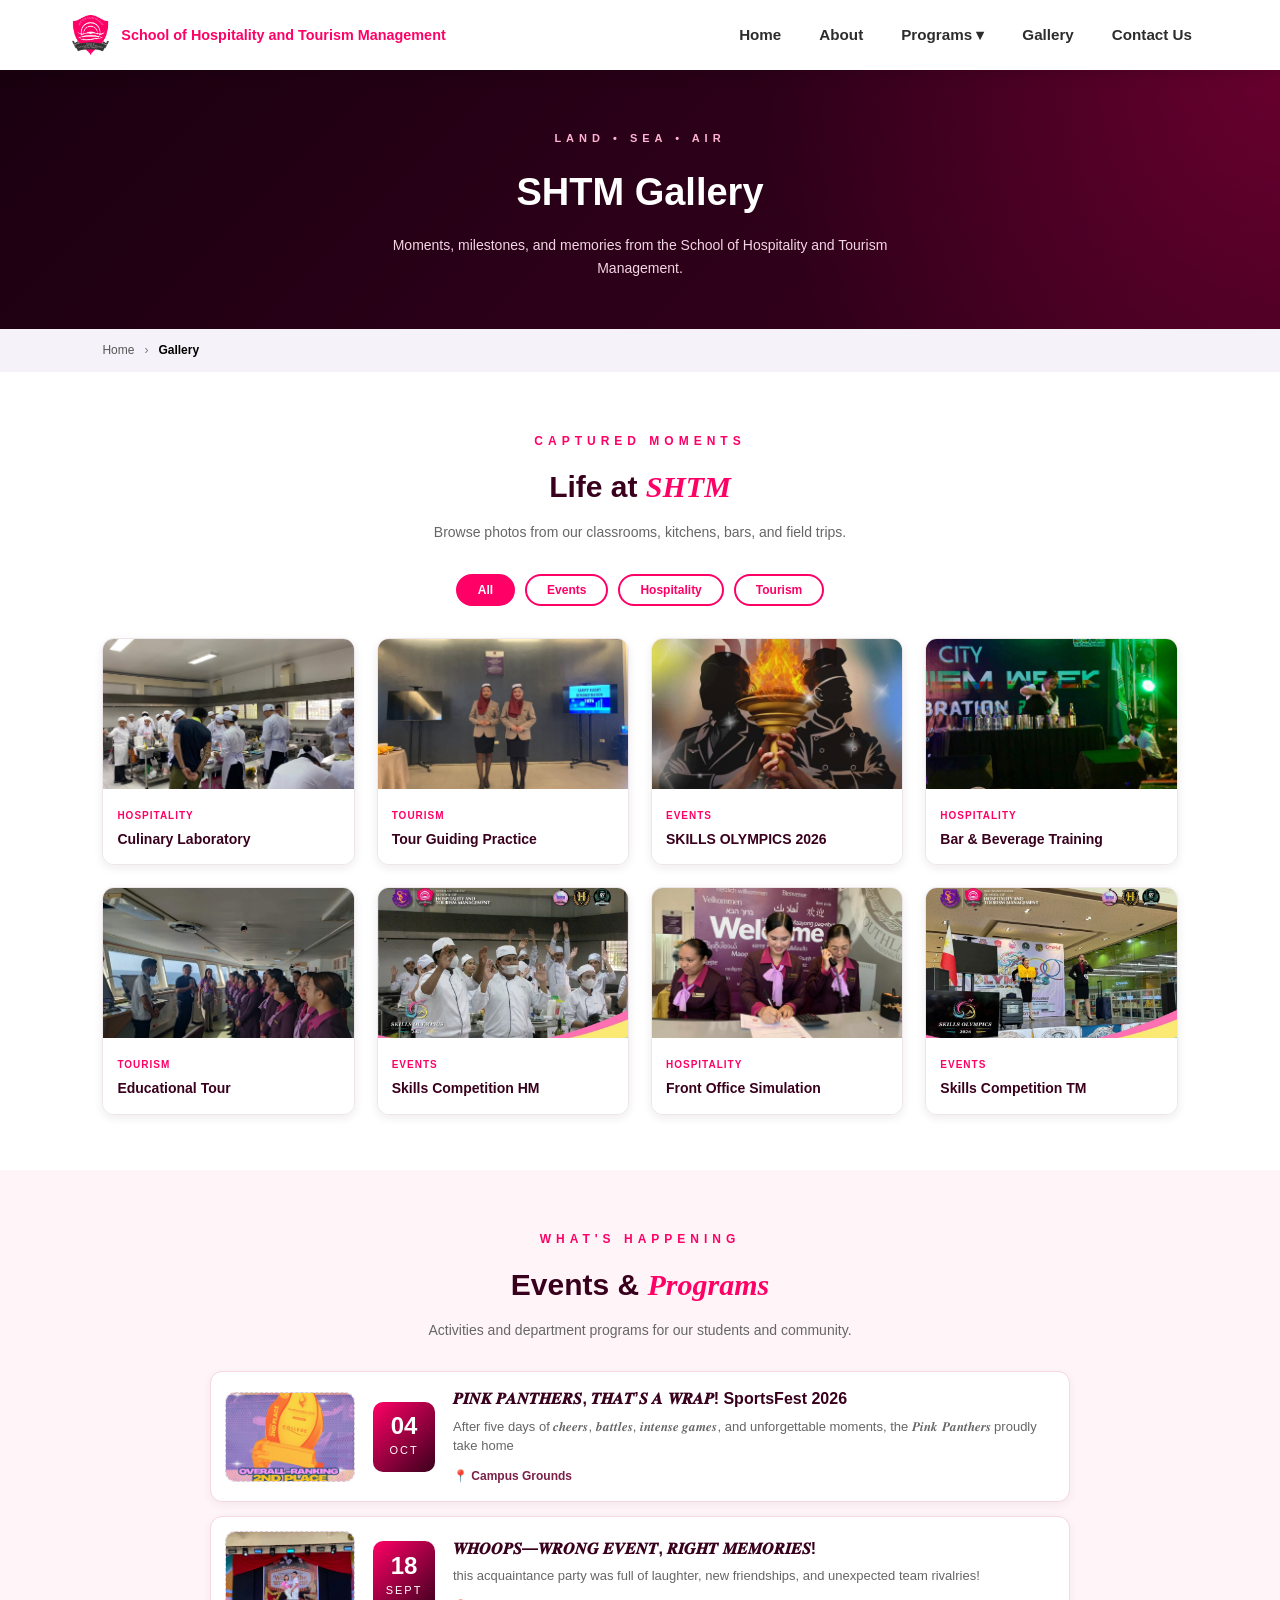
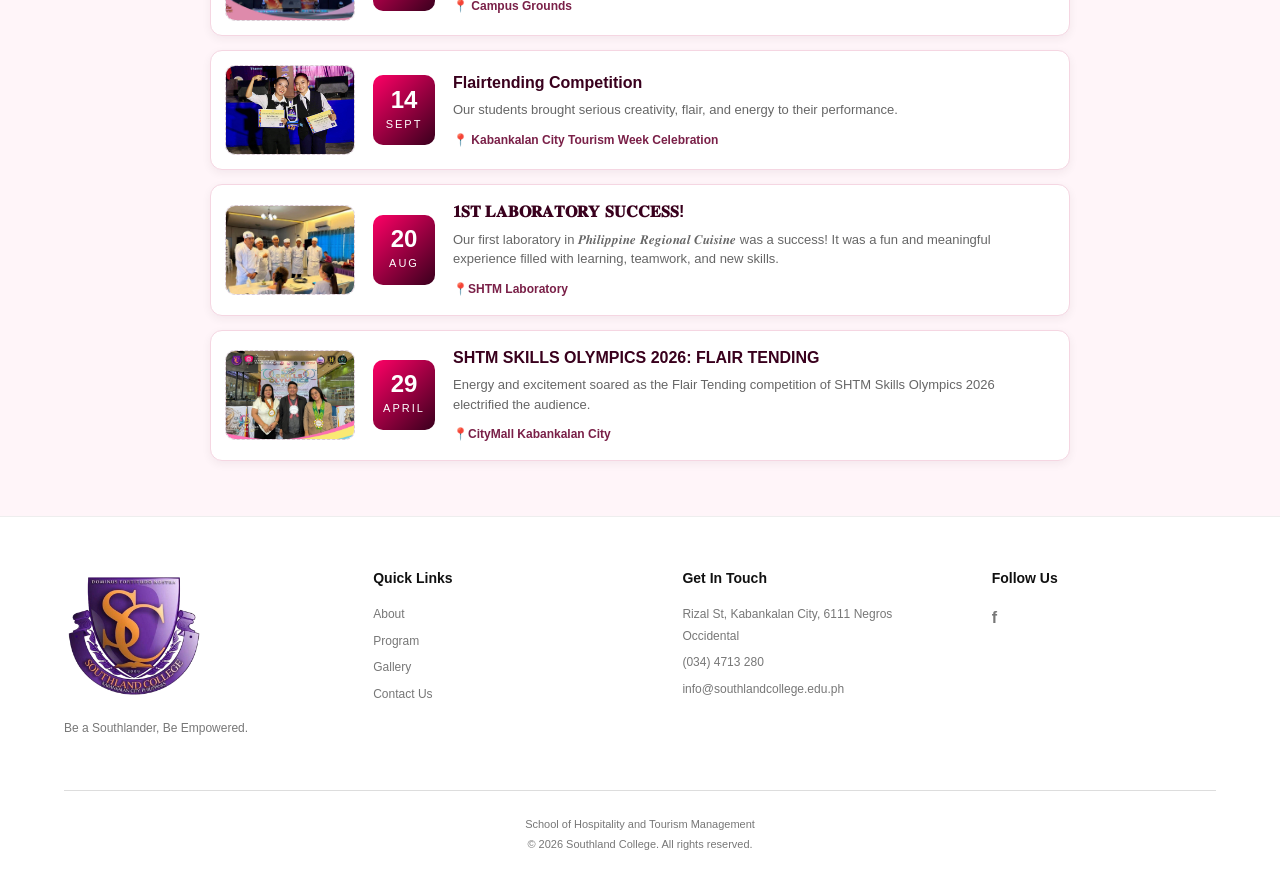
==== commit 166a6174: "Update gallery.html" ====
--- a/gallery.html
+++ b/gallery.html
@@ -187,7 +187,7 @@
             </article>
 
             <article class="event-card">
-                <div class="event-thumb" aria-hidden="true"><img src="images/Flairtending Competition.jpeg" alt="Flairtending Competition"></div>
+                <div class="event-thumb" aria-hidden="true"><img src="images/flairtending competition.jpeg" alt="Flairtending Competition"></div>
                 <div class="event-date">
                     <strong>14</strong>
                     <span>SEPT</span>
--- a/css/style.css
+++ b/css/style.css
@@ -486,11 +486,11 @@
 }
 
 .prog-card-hm .prog-card-img {
-  background-image: url('../images/hm1.png'), linear-gradient(135deg, #000000, #5a4300 60%, #b8860b);
+  background-image: url('../images/hm1.png'), linear-gradient(135deg, #ff0066, #1a0010);
 }
 
 .prog-card-tm .prog-card-img {
-  background-image: url('../images/tm1.png'), linear-gradient(135deg, #164e42, #2e9278 60%, #65a396);
+  background-image: url('../images/tm1.png'), linear-gradient(135deg, #ff0066, #1a0010);
 }
 
 .prog-card-body { padding: 20px 24px 26px; }
